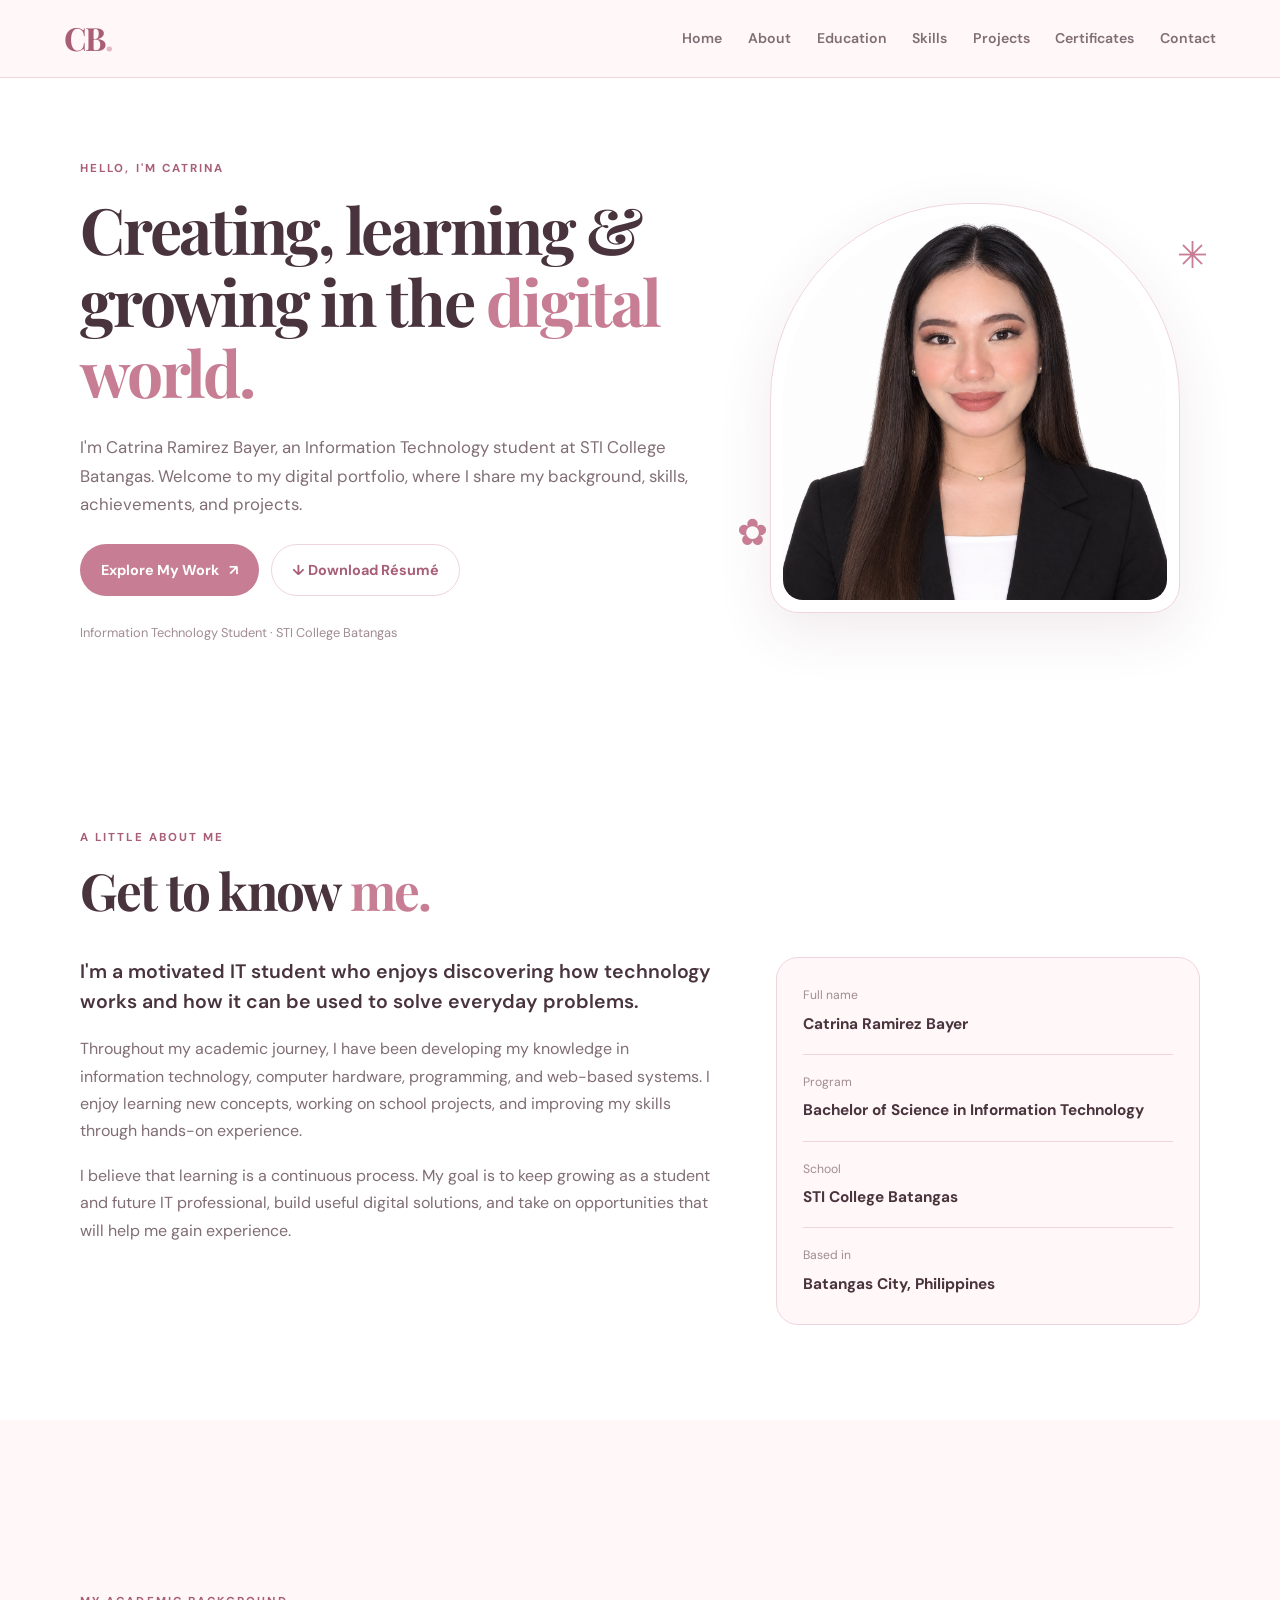
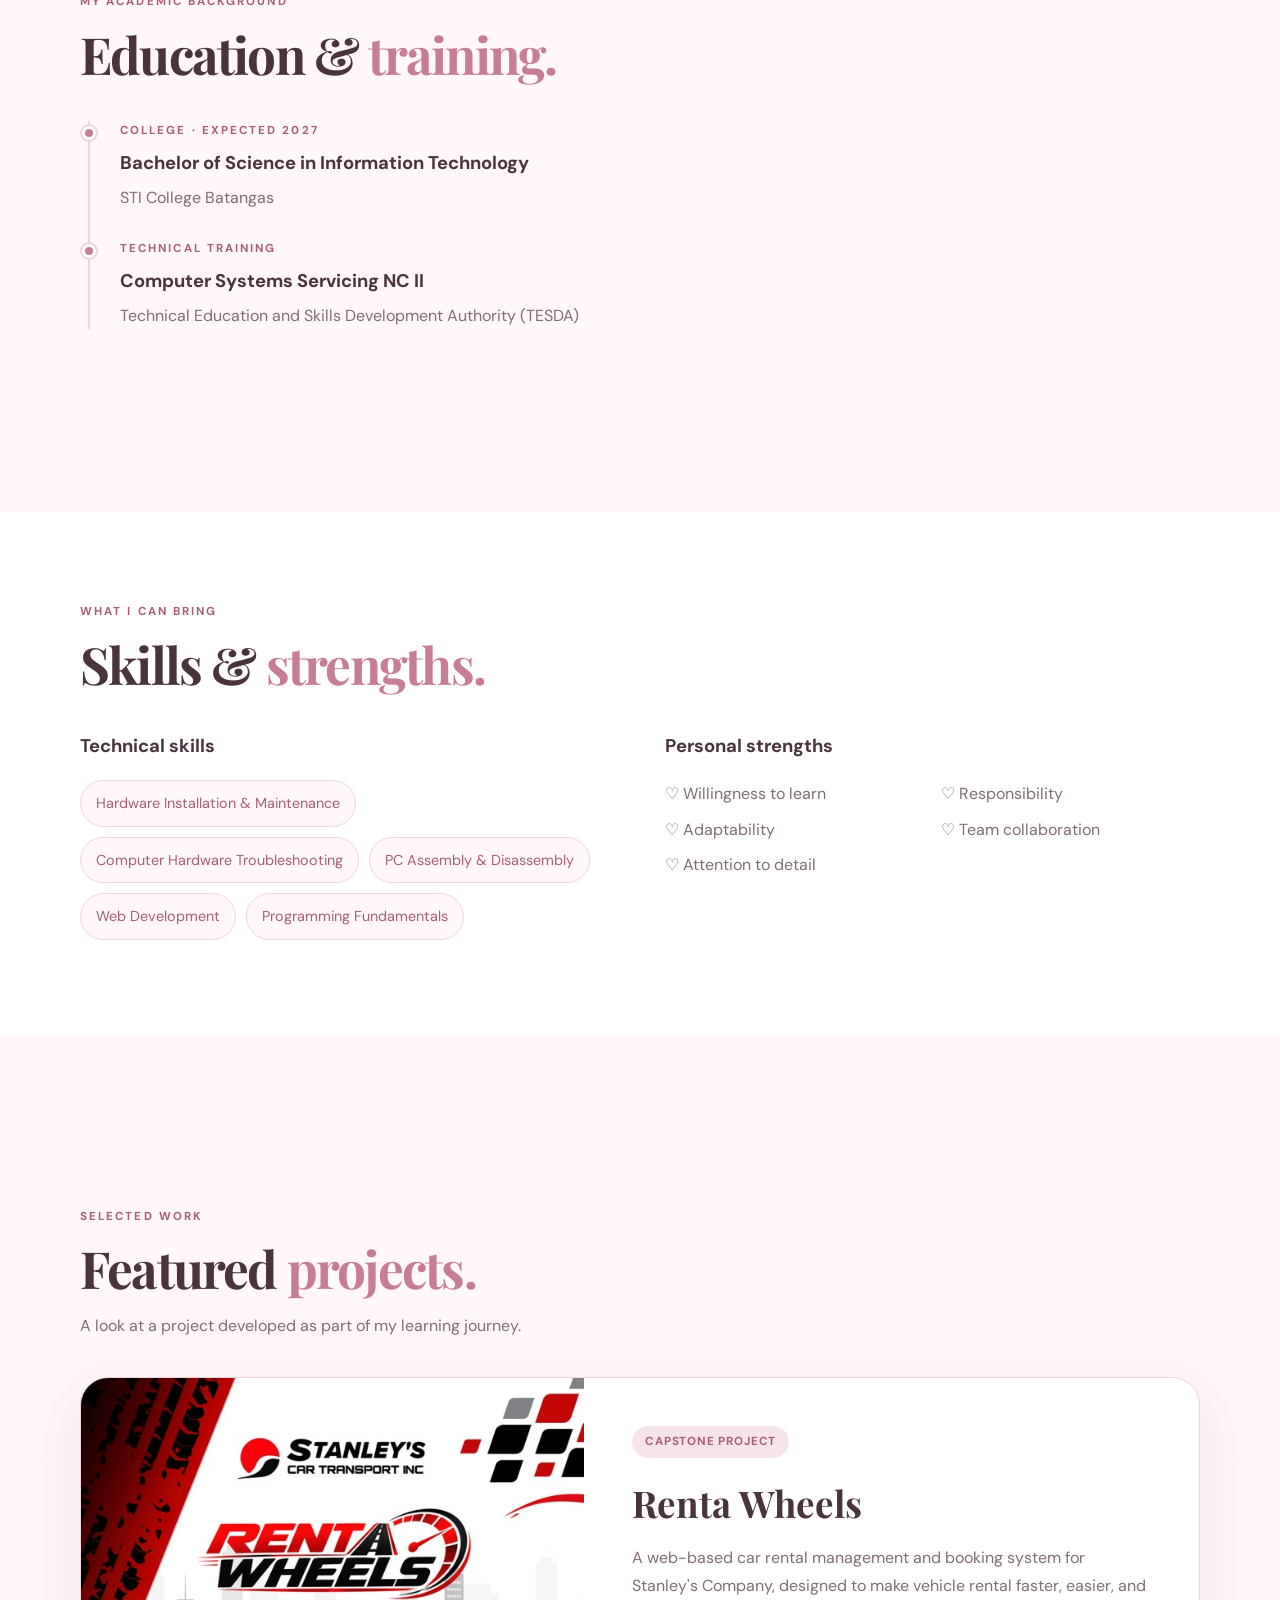
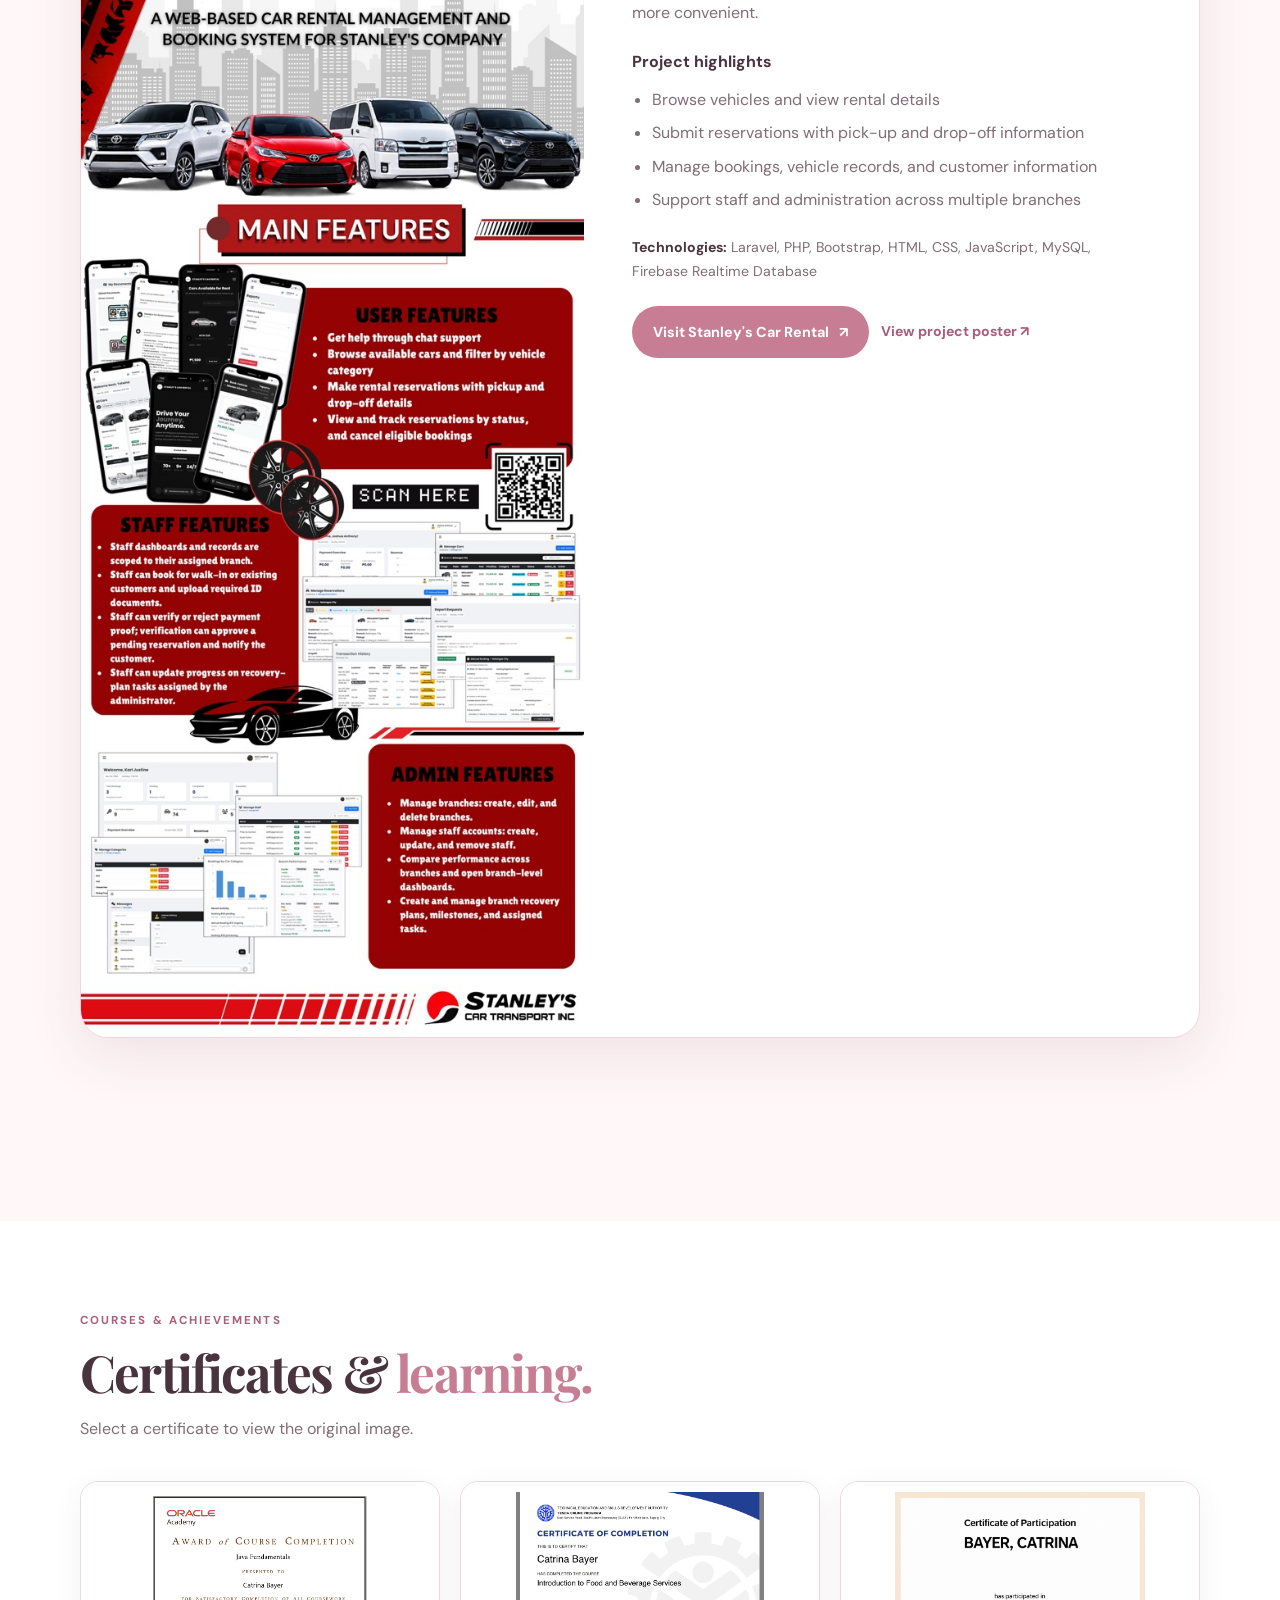
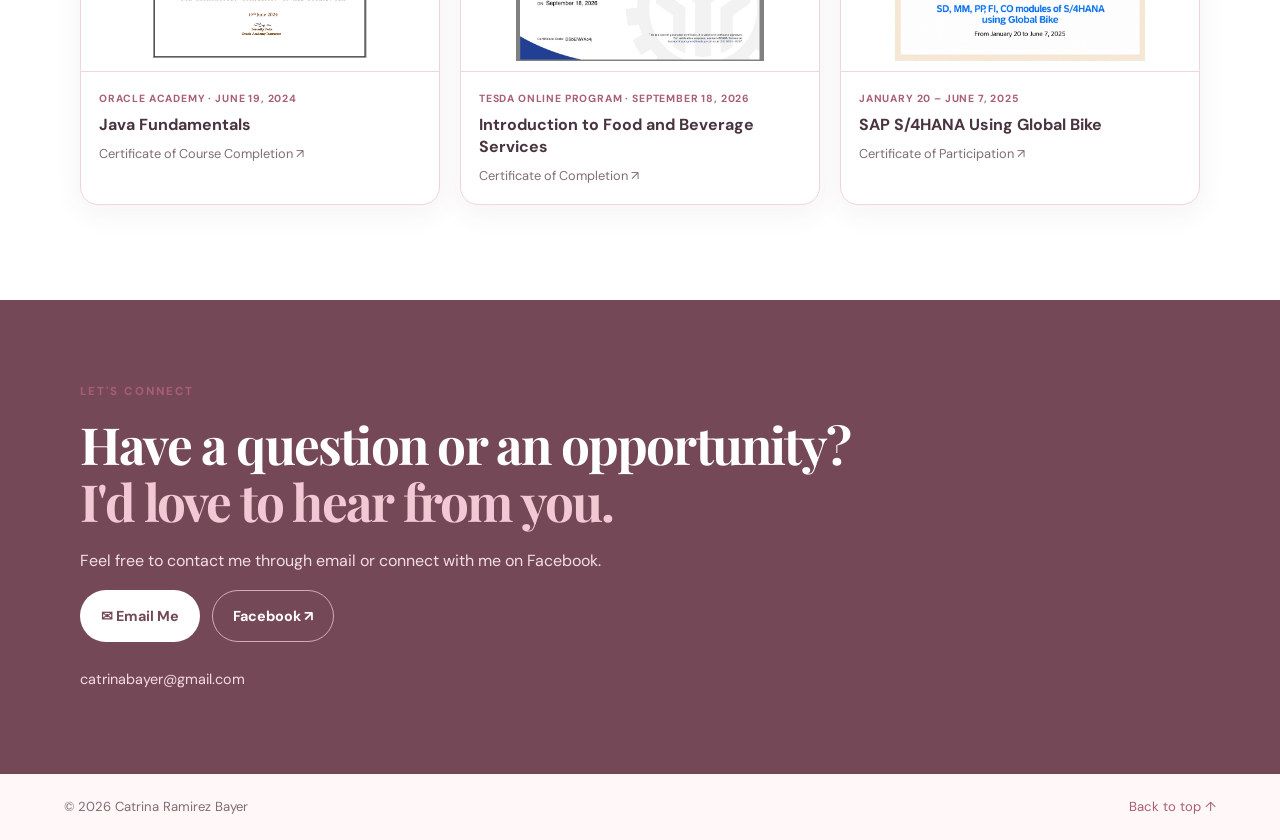
==== catrina_ramirez_bayer_portfolio/catrina_portfolio/index.html @ 9b035a64 "Add files via upload" ====
<!doctype html>
<html lang="en">
<head>
  <meta charset="utf-8">
  <meta name="viewport" content="width=device-width, initial-scale=1">
  <meta name="description" content="The digital portfolio of Catrina Ramirez Bayer, an Information Technology student at STI College Batangas.">
  <meta name="theme-color" content="#fff7f8">
  <title>Catrina Ramirez Bayer | Digital Portfolio</title>
  <link rel="preconnect" href="https://fonts.googleapis.com">
  <link rel="preconnect" href="https://fonts.gstatic.com" crossorigin>
  <link href="https://fonts.googleapis.com/css2?family=DM+Sans:wght@400;500;600;700&family=Playfair+Display:wght@600;700&display=swap" rel="stylesheet">
  <link rel="stylesheet" href="style.css">
</head>
<body>
  <header class="header">
    <a class="brand" href="#home" aria-label="Catrina Bayer home">CB<span>.</span></a>
    <button class="menu-toggle" type="button" aria-label="Open navigation" aria-expanded="false" aria-controls="nav">☰</button>
    <nav class="nav" id="nav" aria-label="Main navigation">
      <a href="#home">Home</a><a href="#about">About</a><a href="#education">Education</a><a href="#skills">Skills</a><a href="#projects">Projects</a><a href="#certificates">Certificates</a><a href="#contact">Contact</a>
    </nav>
  </header>

  <main>
    <section class="hero section-wrap" id="home">
      <div class="hero-copy">
        <p class="eyebrow">HELLO, I'M CATRINA</p>
        <h1>Creating, learning & growing in the <em>digital world.</em></h1>
        <p class="hero-intro">I'm Catrina Ramirez Bayer, an Information Technology student at STI College Batangas. Welcome to my digital portfolio, where I share my background, skills, achievements, and projects.</p>
        <div class="button-row"><a class="button button-primary" href="#projects">Explore My Work <span aria-hidden="true">↗</span></a><a class="button button-outline" href="assets/catrina-resume.pdf" download="Catrina-Ramirez-Bayer-Resume.pdf">↓ Download Résumé</a></div>
        <p class="hero-note">Information Technology Student · STI College Batangas</p>
      </div>
      <div class="hero-photo-wrap"><div class="photo-frame"><img src="assets/profile.jpg" alt="Professional portrait of Catrina Ramirez Bayer"></div><span class="photo-sparkle sparkle-one">✳</span><span class="photo-sparkle sparkle-two">✿</span></div>
    </section>

    <section class="section-wrap section" id="about">
      <div class="section-heading"><p class="eyebrow">A LITTLE ABOUT ME</p><h2>Get to know <em>me.</em></h2></div>
      <div class="about-layout">
        <div class="about-copy"><p class="lead">I'm a motivated IT student who enjoys discovering how technology works and how it can be used to solve everyday problems.</p><p>Throughout my academic journey, I have been developing my knowledge in information technology, computer hardware, programming, and web-based systems. I enjoy learning new concepts, working on school projects, and improving my skills through hands-on experience.</p><p>I believe that learning is a continuous process. My goal is to keep growing as a student and future IT professional, build useful digital solutions, and take on opportunities that will help me gain experience.</p></div>
        <aside class="about-facts"><div><span>Full name</span><strong>Catrina Ramirez Bayer</strong></div><div><span>Program</span><strong>Bachelor of Science in Information Technology</strong></div><div><span>School</span><strong>STI College Batangas</strong></div><div><span>Based in</span><strong>Batangas City, Philippines</strong></div></aside>
      </div>
    </section>

    <section class="section section-tint" id="education"><div class="section-wrap">
      <div class="section-heading"><p class="eyebrow">MY ACADEMIC BACKGROUND</p><h2>Education & <em>training.</em></h2></div>
      <div class="timeline"><article class="timeline-item"><span class="timeline-dot"></span><p class="meta">COLLEGE · EXPECTED 2027</p><h3>Bachelor of Science in Information Technology</h3><p>STI College Batangas</p></article><article class="timeline-item"><span class="timeline-dot"></span><p class="meta">TECHNICAL TRAINING</p><h3>Computer Systems Servicing NC II</h3><p>Technical Education and Skills Development Authority (TESDA)</p></article></div>
    </div></section>

    <section class="section-wrap section" id="skills">
      <div class="section-heading"><p class="eyebrow">WHAT I CAN BRING</p><h2>Skills & <em>strengths.</em></h2></div>
      <div class="skills-layout"><div><h3>Technical skills</h3><div class="skill-pills"><span>Hardware Installation & Maintenance</span><span>Computer Hardware Troubleshooting</span><span>PC Assembly & Disassembly</span><span>Web Development</span><span>Programming Fundamentals</span></div></div><div><h3>Personal strengths</h3><div class="strength-list"><p>♡ Willingness to learn</p><p>♡ Responsibility</p><p>♡ Adaptability</p><p>♡ Team collaboration</p><p>♡ Attention to detail</p></div></div></div>
    </section>

    <section class="section section-tint" id="projects"><div class="section-wrap">
      <div class="section-heading"><p class="eyebrow">SELECTED WORK</p><h2>Featured <em>projects.</em></h2><p class="section-subtitle">A look at a project developed as part of my learning journey.</p></div>
      <article class="project-feature">
        <a class="project-image" href="assets/renta-wheels-poster.jpg" target="_blank" rel="noopener" aria-label="Open the Renta Wheels project poster in a new tab"><img src="assets/renta-wheels-poster.jpg" alt="Renta Wheels capstone project poster showing the car rental platform and its customer, staff, and administrator features"></a>
        <div class="project-content"><span class="project-label">CAPSTONE PROJECT</span><h3>Renta Wheels</h3><p class="project-summary">A web-based car rental management and booking system for Stanley's Company, designed to make vehicle rental faster, easier, and more convenient.</p>
          <h4>Project highlights</h4><ul><li>Browse vehicles and view rental details</li><li>Submit reservations with pick-up and drop-off information</li><li>Manage bookings, vehicle records, and customer information</li><li>Support staff and administration across multiple branches</li></ul>
          <p class="project-tech"><strong>Technologies:</strong> Laravel, PHP, Bootstrap, HTML, CSS, JavaScript, MySQL, Firebase Realtime Database</p>
          <div class="button-row project-actions"><a class="button button-primary" href="https://stanleyscarrental.com" target="_blank" rel="noopener">Visit Stanley's Car Rental <span aria-hidden="true">↗</span></a><a class="text-link" href="assets/renta-wheels-poster.jpg" target="_blank" rel="noopener">View project poster ↗</a></div>
        </div>
      </article>
    </div></section>

    <section class="section-wrap section" id="certificates">
      <div class="section-heading"><p class="eyebrow">COURSES & ACHIEVEMENTS</p><h2>Certificates & <em>learning.</em></h2><p class="section-subtitle">Select a certificate to view the original image.</p></div>
      <div class="certificate-grid">
        <a class="certificate" href="assets/certificate-java.png" target="_blank" rel="noopener"><img src="assets/certificate-java.png" alt="Oracle Academy Java Fundamentals Award of Course Completion"><span class="certificate-info"><small>ORACLE ACADEMY · JUNE 19, 2024</small><strong>Java Fundamentals</strong><span>Certificate of Course Completion ↗</span></span></a>
        <a class="certificate" href="assets/certificate-tesda.png" target="_blank" rel="noopener"><img src="assets/certificate-tesda.png" alt="TESDA certificate for Introduction to Food and Beverage Services"><span class="certificate-info"><small>TESDA ONLINE PROGRAM · SEPTEMBER 18, 2026</small><strong>Introduction to Food and Beverage Services</strong><span>Certificate of Completion ↗</span></span></a>
        <a class="certificate" href="assets/certificate-sap.png" target="_blank" rel="noopener"><img src="assets/certificate-sap.png" alt="Certificate of Participation in SD, MM, PP, FI, CO modules of SAP S/4HANA using Global Bike"><span class="certificate-info"><small>JANUARY 20 – JUNE 7, 2025</small><strong>SAP S/4HANA Using Global Bike</strong><span>Certificate of Participation ↗</span></span></a>
      </div>
    </section>

    <section class="contact-section" id="contact"><div class="section-wrap contact-inner"><p class="eyebrow">LET'S CONNECT</p><h2>Have a question or an opportunity?<br><em>I'd love to hear from you.</em></h2><p>Feel free to contact me through email or connect with me on Facebook.</p><div class="button-row"><a class="button button-light" href="mailto:catrinabayer@gmail.com">✉ Email Me</a><a class="button button-ghost" href="https://www.facebook.com/share/19nnU9nHR6/?mibextid=wwXIfr" target="_blank" rel="noopener">Facebook ↗</a></div><div class="contact-email">catrinabayer@gmail.com</div></div></section>
  </main>
  <footer class="footer"><span>© <span id="year"></span> Catrina Ramirez Bayer</span><a href="#home">Back to top ↑</a></footer>
  <script src="script.js"></script>
</body></html>
---- catrina_ramirez_bayer_portfolio/catrina_portfolio/style.css ----
:root{--ink:#49343e;--muted:#806d75;--rose:#c77e95;--rose-deep:#a95e78;--blush:#f8e6eb;--pale:#fff7f8;--white:#fff;--line:#f0d5de;--shadow:0 18px 55px rgba(119,66,85,.11)}
*{box-sizing:border-box}html{scroll-behavior:smooth;scroll-padding-top:90px}body{margin:0;background:var(--white);color:var(--ink);font-family:'DM Sans',sans-serif;line-height:1.7}a{color:inherit}.header{height:78px;padding:0 max(5vw,22px);display:flex;align-items:center;justify-content:space-between;background:rgba(255,247,248,.94);backdrop-filter:blur(14px);border-bottom:1px solid var(--line);position:sticky;top:0;z-index:20}.brand{font-family:'Playfair Display',serif;font-size:2rem;text-decoration:none;color:var(--rose-deep);font-weight:700;letter-spacing:-2px}.brand span{color:#e6b7c5}.nav{display:flex;align-items:center;gap:clamp(12px,2vw,28px)}.nav a{text-decoration:none;font-size:.88rem;color:var(--muted);font-weight:600}.nav a:hover,.text-link:hover{color:var(--rose-deep)}.menu-toggle{display:none;border:0;background:none;font-size:1.7rem;color:var(--ink)}.section-wrap{width:min(1120px,90%);margin:auto}.hero{min-height:660px;padding-top:80px;padding-bottom:80px;display:grid;grid-template-columns:1.15fr .85fr;align-items:center;gap:60px}.eyebrow,.meta{font-size:.72rem;letter-spacing:.18em;font-weight:700;color:var(--rose-deep);margin:0 0 14px}.hero h1,.section-heading h2,.contact-inner h2{font-family:'Playfair Display',serif;letter-spacing:-.035em;line-height:1.12;font-size:clamp(2.6rem,5vw,4.6rem);margin:0}.hero h1 em,.section-heading h2 em,.contact-inner h2 em{font-style:normal;color:var(--rose)}.hero-intro{max-width:610px;color:var(--muted);font-size:1.05rem;margin:25px 0}.button-row{display:flex;flex-wrap:wrap;gap:12px;align-items:center}.button{display:inline-flex;align-items:center;justify-content:center;gap:10px;text-decoration:none;padding:13px 20px;border-radius:999px;font-weight:700;font-size:.9rem;transition:.2s ease;border:1px solid transparent}.button:hover{transform:translateY(-2px);box-shadow:var(--shadow)}.button-primary{background:var(--rose);color:white}.button-outline{border-color:var(--line);color:var(--rose-deep);background:white}.hero-note{font-size:.8rem;color:#a18c94;margin-top:26px}.hero-photo-wrap{position:relative;max-width:410px;justify-self:center;width:100%}.photo-frame{padding:12px;background:#fff;border:1px solid var(--line);border-radius:48% 48% 28px 28px;box-shadow:var(--shadow);overflow:hidden}.photo-frame img{width:100%;display:block;border-radius:48% 48% 20px 20px}.photo-sparkle{position:absolute;color:var(--rose);font-size:2.3rem}.sparkle-one{top:5%;right:-7%}.sparkle-two{bottom:12%;left:-8%}.section{padding-top:90px;padding-bottom:95px}.section-tint{background:var(--pale)}.section-tint>.section-wrap{padding-top:82px;padding-bottom:88px}.section-heading{margin-bottom:38px}.section-heading h2{font-size:clamp(2.2rem,4vw,3.35rem)}.section-subtitle{color:var(--muted);margin:14px 0 0}.about-layout{display:grid;grid-template-columns:1.2fr .8fr;gap:60px;align-items:start}.about-copy p{color:var(--muted);margin:0 0 18px}.about-copy .lead{font-size:1.22rem;color:var(--ink);font-weight:600;line-height:1.55}.about-facts{background:var(--pale);border:1px solid var(--line);border-radius:22px;padding:10px 26px}.about-facts div{padding:17px 0;border-bottom:1px solid var(--line)}.about-facts div:last-child{border:0}.about-facts span{display:block;color:#a18c94;font-size:.76rem;margin-bottom:4px}.about-facts strong{font-size:.96rem}.timeline{border-left:2px solid var(--line);margin-left:8px;padding-left:30px;display:grid;gap:28px}.timeline-item{position:relative}.timeline-dot{position:absolute;left:-38px;top:5px;width:14px;height:14px;border-radius:50%;background:var(--rose);border:3px solid white;box-shadow:0 0 0 2px var(--line)}.timeline-item h3,.skills-layout h3{margin:0 0 5px;font-size:1.15rem}.timeline-item p:last-child{margin:0;color:var(--muted)}.timeline-item .meta{margin-bottom:7px}.skills-layout{display:grid;grid-template-columns:1fr 1fr;gap:50px}.skills-layout h3{margin-bottom:18px}.skill-pills{display:flex;flex-wrap:wrap;gap:10px}.skill-pills span{background:var(--pale);border:1px solid var(--line);color:var(--rose-deep);border-radius:999px;padding:10px 15px;font-size:.9rem}.strength-list{display:grid;grid-template-columns:1fr 1fr;gap:8px 16px}.strength-list p{margin:0;color:var(--muted)}.project-feature{background:white;border:1px solid var(--line);border-radius:28px;overflow:hidden;box-shadow:var(--shadow);display:grid;grid-template-columns:.9fr 1.1fr}.project-image{display:block;background:#f5e5e9;min-height:100%;overflow:hidden}.project-image img{width:100%;height:100%;object-fit:cover;object-position:top;display:block;transition:transform .4s}.project-image:hover img{transform:scale(1.025)}.project-content{padding:clamp(25px,4vw,48px)}.project-label{display:inline-block;background:#f7e4ea;color:var(--rose-deep);border-radius:999px;padding:6px 13px;font-size:.73rem;font-weight:700;letter-spacing:.07em}.project-content h3{font-family:'Playfair Display',serif;font-size:2.3rem;margin:14px 0 10px}.project-summary{color:var(--muted);margin:0 0 22px}.project-content h4{margin:0 0 8px}.project-content ul{padding-left:20px;color:var(--muted);margin:0 0 20px}.project-content li{padding:3px 0}.project-tech{font-size:.88rem;color:var(--muted);margin-bottom:22px}.project-tech strong{color:var(--ink)}.project-actions{align-items:center}.text-link{font-size:.88rem;font-weight:700;color:var(--rose-deep);text-decoration:none}.certificate-grid{display:grid;grid-template-columns:repeat(3,1fr);gap:20px}.certificate{border:1px solid var(--line);border-radius:18px;overflow:hidden;background:white;text-decoration:none;box-shadow:0 8px 28px rgba(119,66,85,.07);transition:.2s}.certificate:hover{transform:translateY(-4px);box-shadow:var(--shadow)}.certificate img{width:100%;height:190px;object-fit:contain;background:#fff;padding:10px;display:block;border-bottom:1px solid var(--line)}.certificate-info{display:grid;gap:7px;padding:18px}.certificate-info small{font-size:.65rem;letter-spacing:.08em;color:var(--rose-deep);font-weight:700}.certificate-info strong{line-height:1.35}.certificate-info>span{font-size:.8rem;color:var(--muted)}.contact-section{background:#754858;color:white;padding:82px 0}.contact-inner h2{font-size:clamp(2.1rem,4vw,3.4rem)}.contact-inner h2 em{color:#f1c8d4}.contact-inner>p:not(.eyebrow){color:#f2dfe5;max-width:600px}.button-light{background:white;color:#754858}.button-ghost{border-color:#d8a9b8;color:white}.contact-email{margin-top:25px;color:#f4dce4;font-size:.9rem}.footer{padding:22px 5%;display:flex;justify-content:space-between;gap:15px;background:#fff7f8;color:var(--muted);font-size:.82rem}.footer a{text-decoration:none;color:var(--rose-deep)}
@media(max-width:800px){.header{height:70px}.menu-toggle{display:block}.nav{display:none;position:absolute;top:69px;left:0;right:0;padding:18px 6%;background:#fff7f8;border-bottom:1px solid var(--line);box-shadow:var(--shadow);flex-direction:column;align-items:flex-start}.nav.open{display:flex}.nav a{padding:4px 0}.hero{grid-template-columns:1fr;gap:35px;padding-top:55px;text-align:center}.hero-copy{order:2}.hero-photo-wrap{order:1;width:min(300px,75%)}.hero-intro{margin-left:auto;margin-right:auto}.button-row{justify-content:center}.about-layout,.skills-layout{grid-template-columns:1fr;gap:28px}.project-feature{grid-template-columns:1fr}.project-image{max-height:430px}.project-image img{height:auto;max-height:430px;object-fit:contain}.certificate-grid{grid-template-columns:1fr 1fr}.section{padding-top:65px;padding-bottom:70px}.section-tint>.section-wrap{padding-top:65px;padding-bottom:70px}}
@media(max-width:520px){.hero h1{font-size:2.65rem}.certificate-grid{grid-template-columns:1fr}.certificate img{height:210px}.strength-list{grid-template-columns:1fr}.project-content h3{font-size:2rem}.contact-section{padding:65px 0}.footer{flex-direction:column;text-align:center}.button{font-size:.85rem;padding:12px 16px}}
@media(prefers-reduced-motion:reduce){html{scroll-behavior:auto}*,*::before,*::after{transition:none!important}}
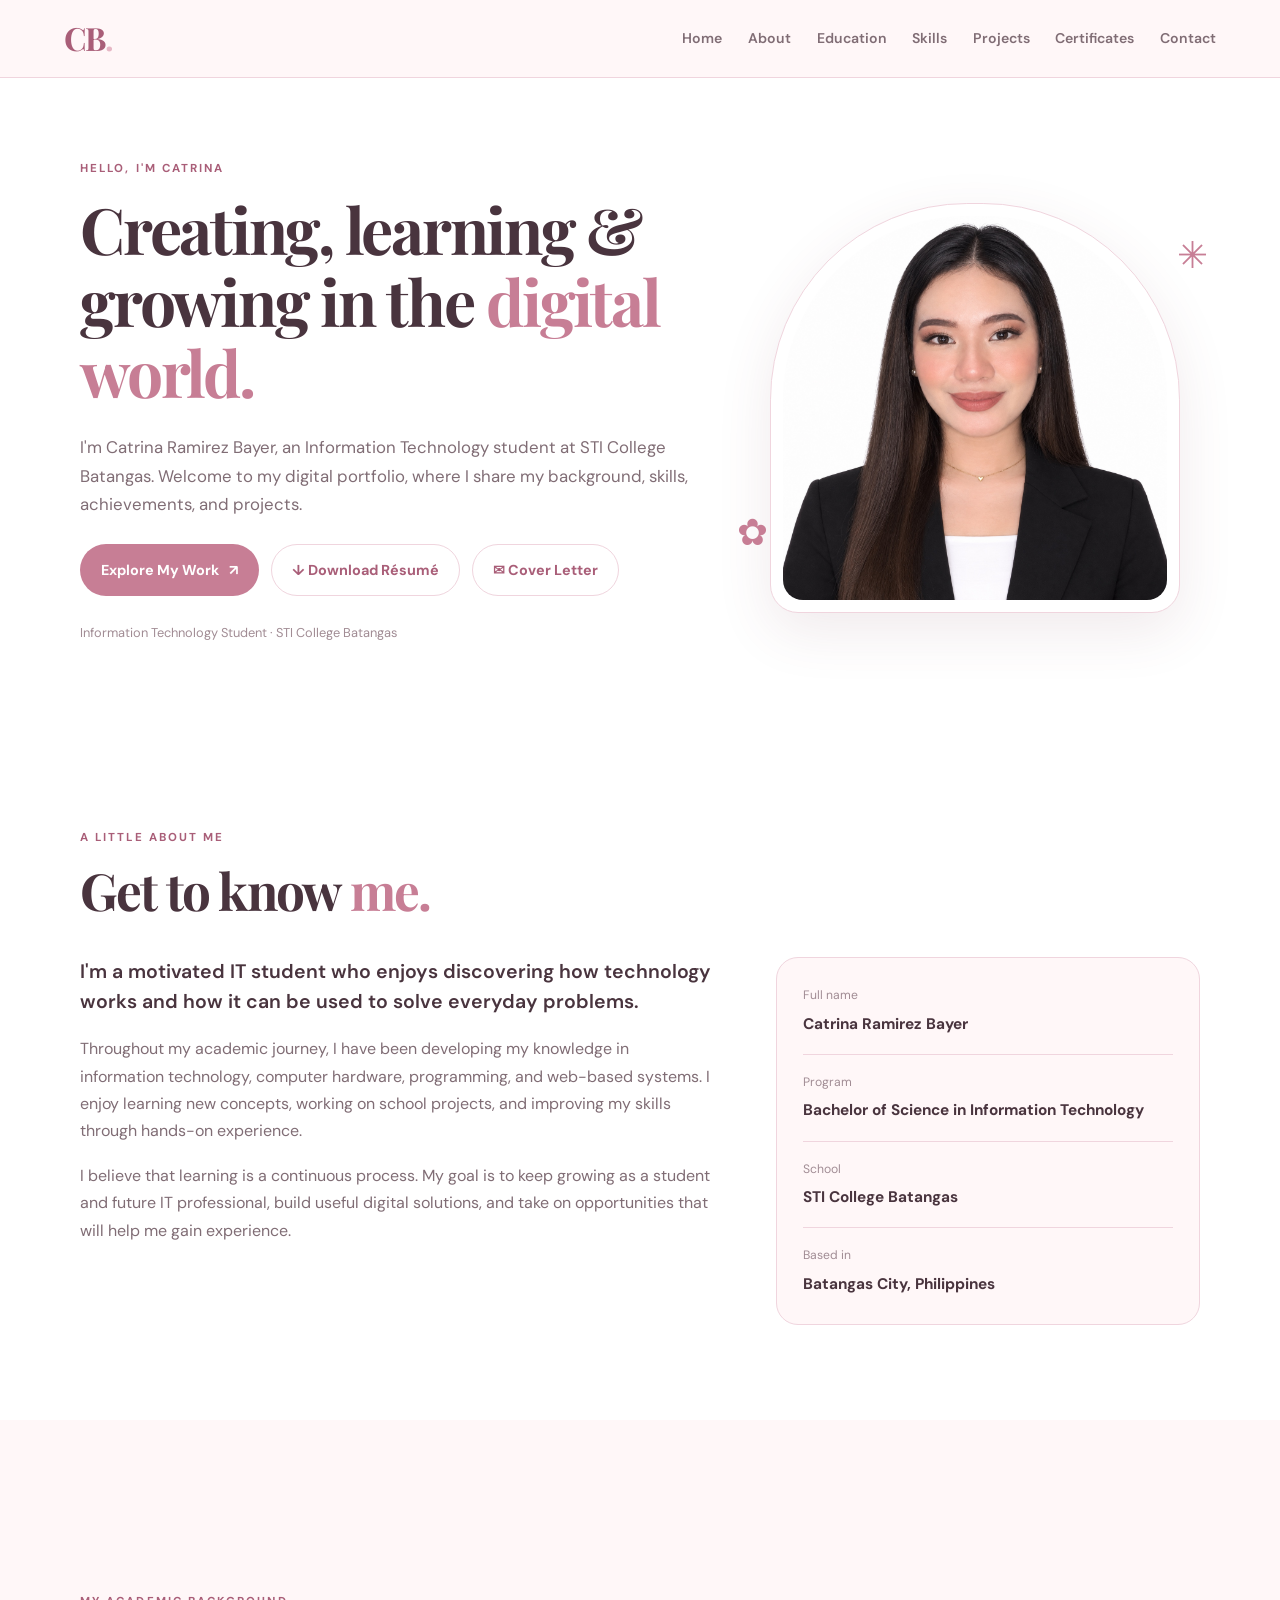
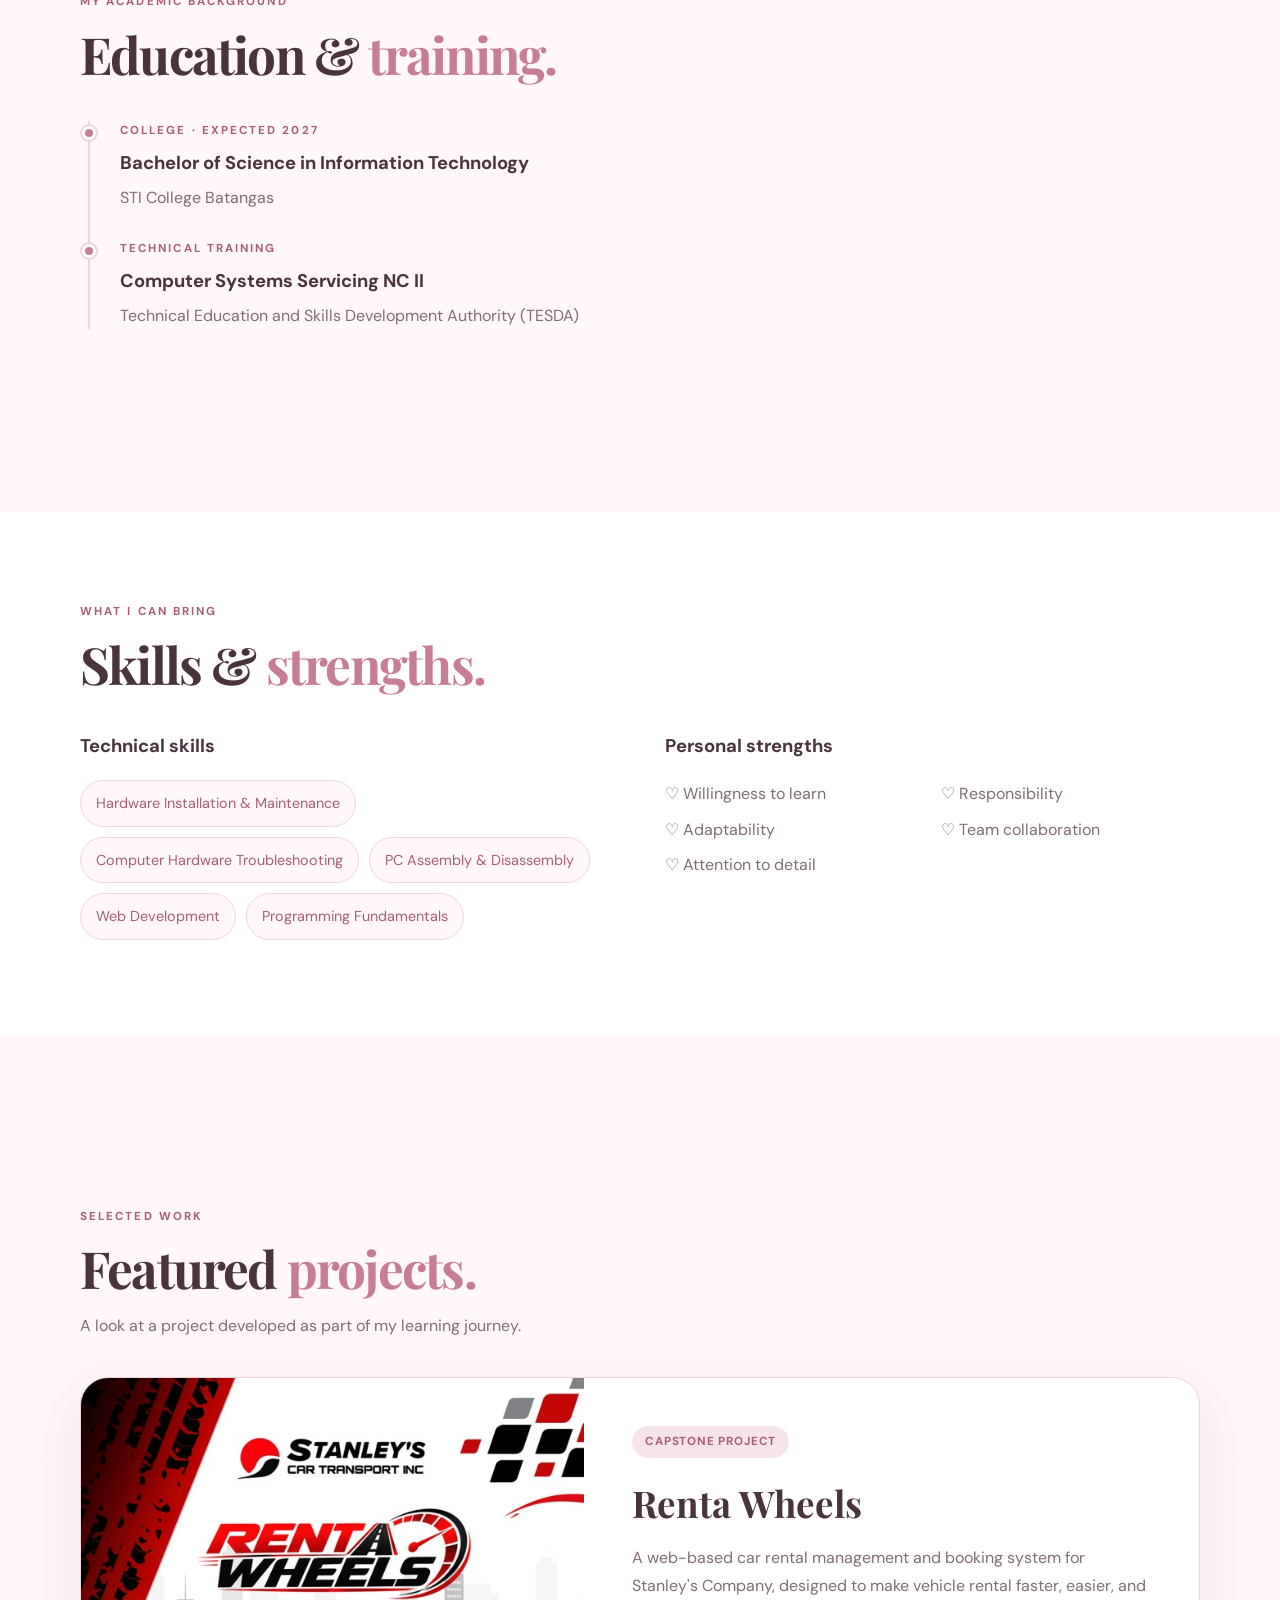
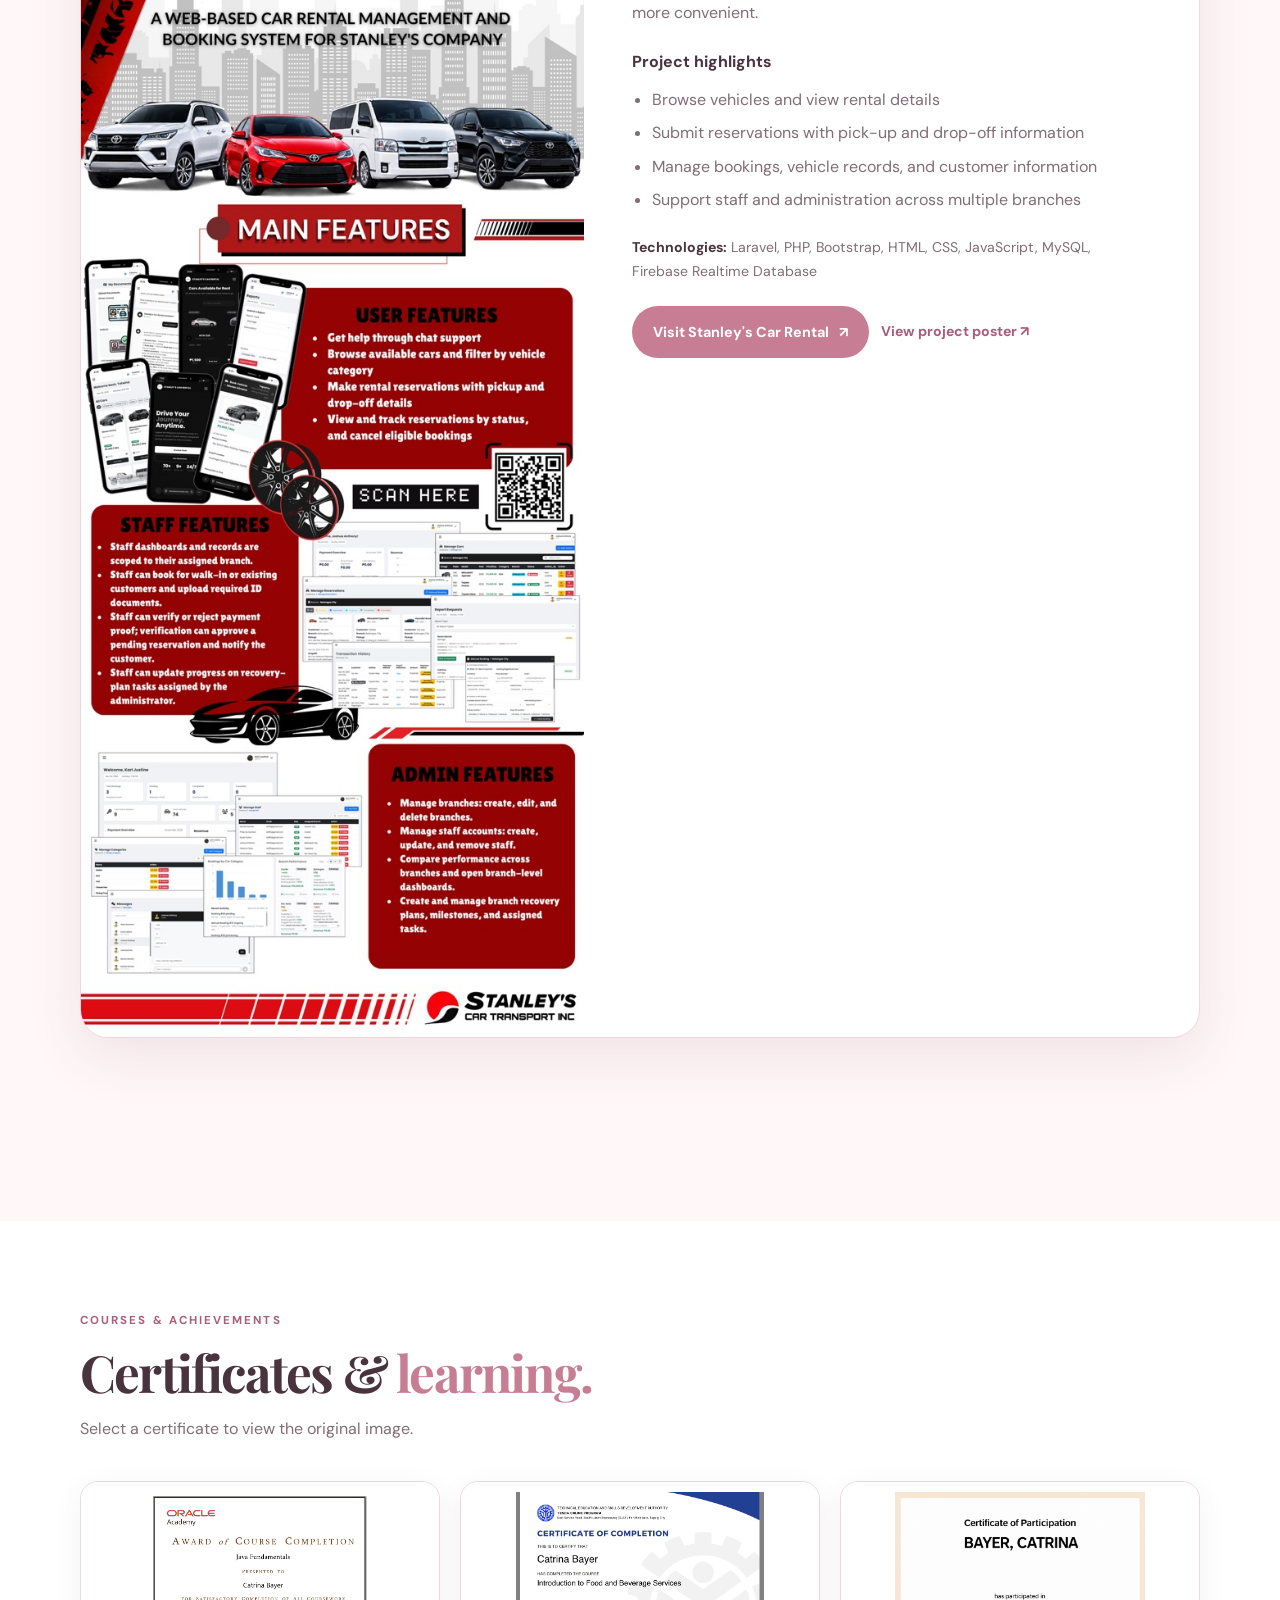
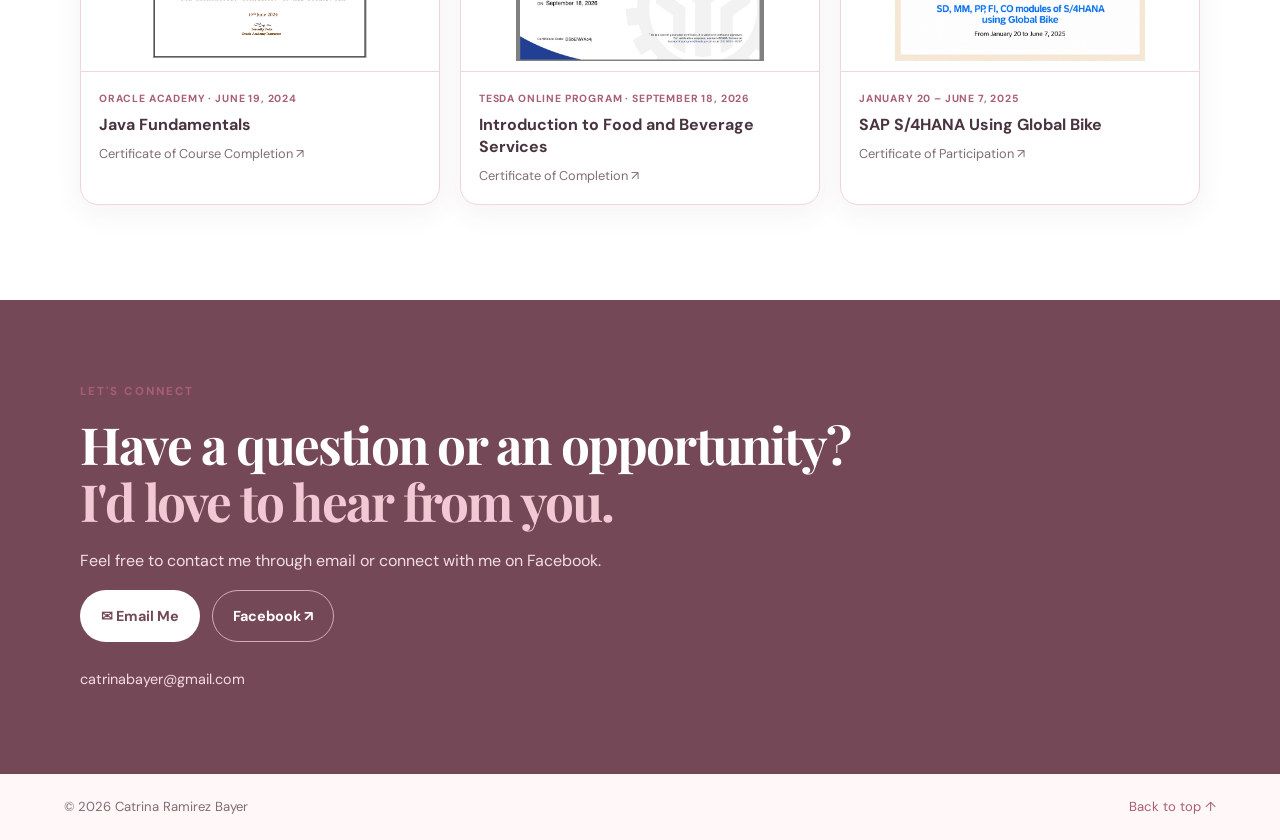
==== commit 50260a12: "Update index.html" ====
--- a/catrina_ramirez_bayer_portfolio/catrina_portfolio/index.html
+++ b/catrina_ramirez_bayer_portfolio/catrina_portfolio/index.html
@@ -26,7 +26,11 @@
         <p class="eyebrow">HELLO, I'M CATRINA</p>
         <h1>Creating, learning & growing in the <em>digital world.</em></h1>
         <p class="hero-intro">I'm Catrina Ramirez Bayer, an Information Technology student at STI College Batangas. Welcome to my digital portfolio, where I share my background, skills, achievements, and projects.</p>
-        <div class="button-row"><a class="button button-primary" href="#projects">Explore My Work <span aria-hidden="true">↗</span></a><a class="button button-outline" href="assets/catrina-resume.pdf" download="Catrina-Ramirez-Bayer-Resume.pdf">↓ Download Résumé</a></div>
+        <div class="button-row">
+  <a class="button button-primary" href="#projects">Explore My Work <span aria-hidden="true">↗</span></a>
+  <a class="button button-outline" href="assets/catrina-resume.pdf" download="Catrina-Ramirez-Bayer-Resume.pdf">↓ Download Résumé</a>
+  <a class="button button-outline" href="assets/catrina-cover-letter.pdf" target="_blank">✉ Cover Letter</a>
+</div>
         <p class="hero-note">Information Technology Student · STI College Batangas</p>
       </div>
       <div class="hero-photo-wrap"><div class="photo-frame"><img src="assets/profile.jpg" alt="Professional portrait of Catrina Ramirez Bayer"></div><span class="photo-sparkle sparkle-one">✳</span><span class="photo-sparkle sparkle-two">✿</span></div>
